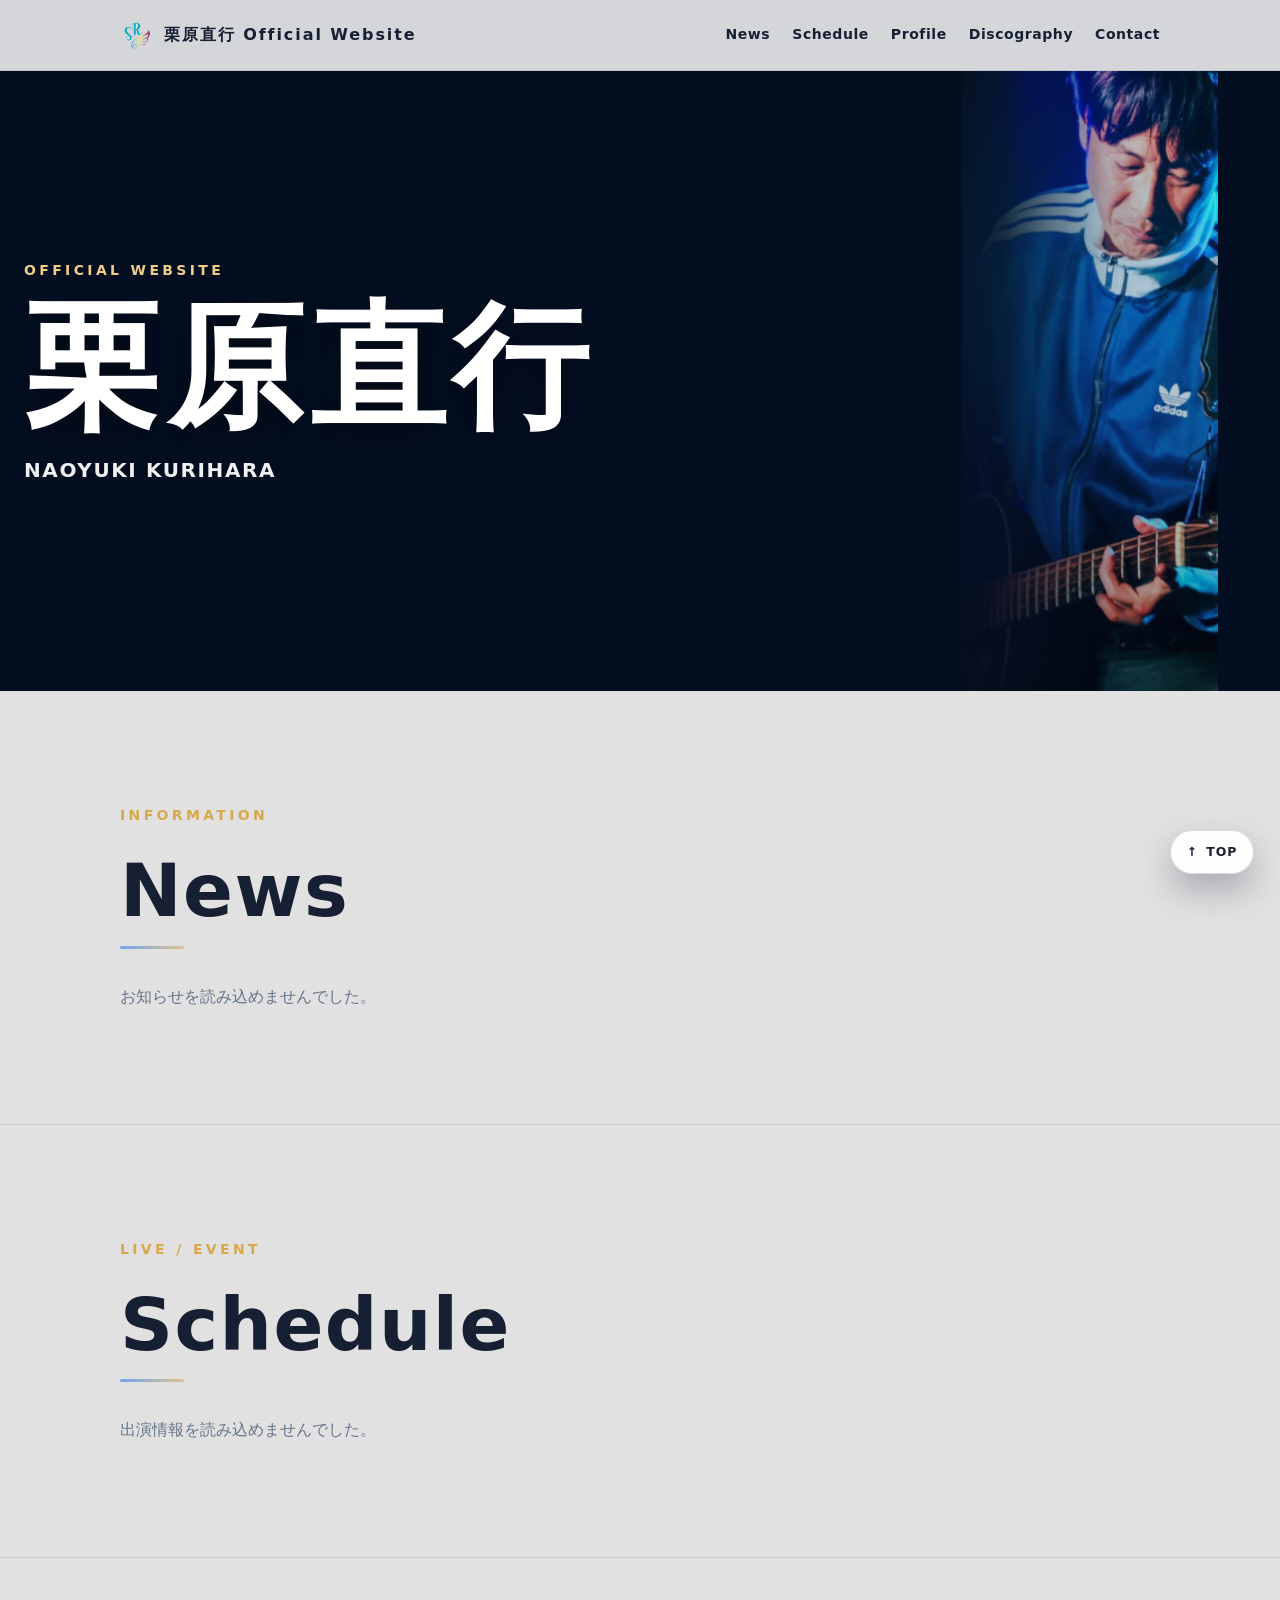
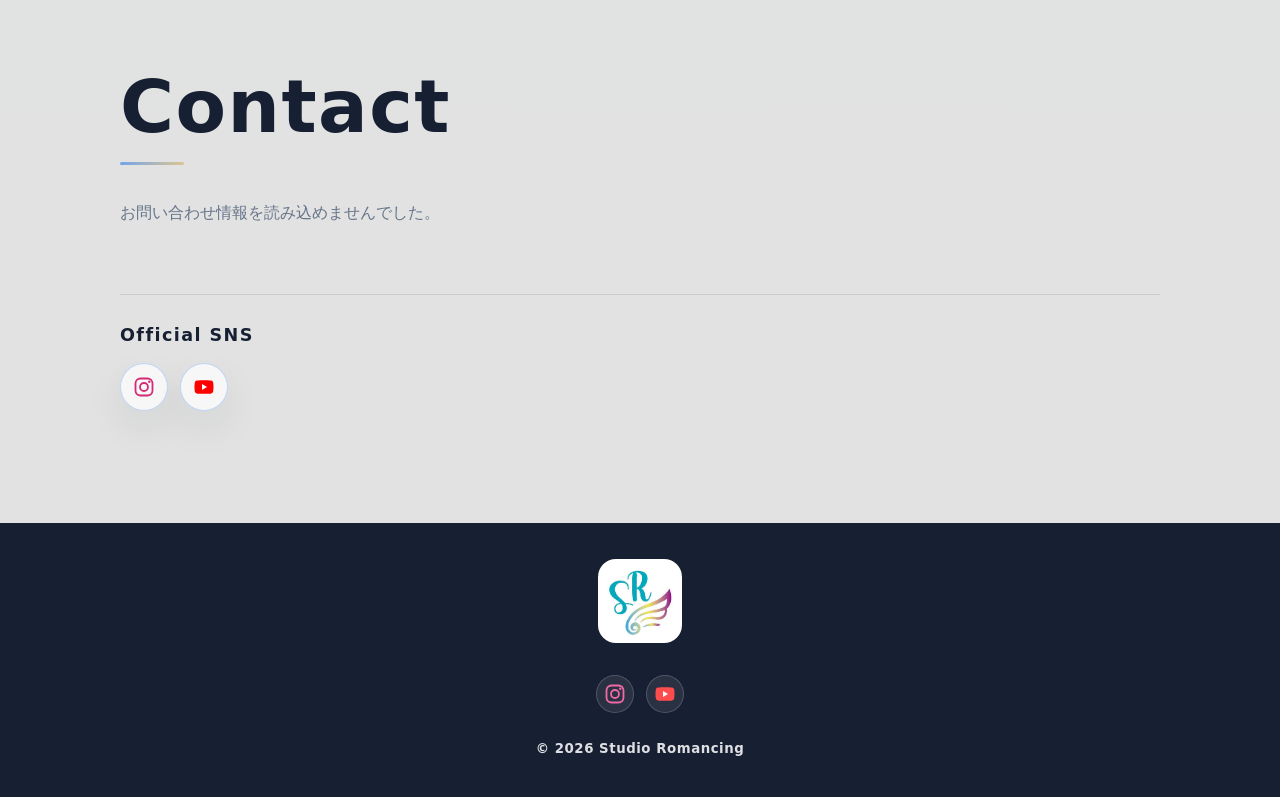
==== index.html @ 4fbc80a4 "Scheduleカードのチケット表示色を調整" ====
<!doctype html>
<html lang="ja">
  <head>
    <meta charset="UTF-8" />
    <meta name="viewport" content="width=device-width, initial-scale=1.0" />

    <title>栗原直行 オフィシャルサイト</title>
    <meta
      name="description"
      content="栗原直行のプロフィール、出演情報、お知らせ、活動実績を掲載するオフィシャルサイトです。"
    />

    <link rel="stylesheet" href="styles.css?v=20260616-56" />
    <script src="script.js?v=20260616-23" defer></script>
  </head>
  <body>
    <header id="top" class="site-header home-site-header">
      <nav class="site-nav" aria-label="メインナビゲーション">
        <div class="container nav-inner">
          <a class="nav-logo" href="#top">
            <img
              class="nav-logo-image"
              src="assets/studio-romancing-logo-transparent.png"
              alt="Studio Romancing"
            />
            <span>栗原直行 Official Website</span>
          </a>
          <div class="nav-links">
            <a href="news.html">News</a>
            <a href="schedule.html">Schedule</a>
            <a href="profile.html">Profile</a>
            <a href="discography.html">Discography</a>
            <a href="#contact">Contact</a>
          </div>
        </div>
      </nav>

      <div class="container header-inner">
        <div class="hero-copy home-hero-copy">
          <div class="hero-text">
            <p id="hero-label" class="eyebrow">Official Website</p>
            <h1 id="artist-name">栗原直行</h1>
            <p class="hero-subtitle">NAOYUKI KURIHARA</p>
          </div>
          <figure class="hero-portrait">
            <img
              src="assets/naoyuki-kurihara-guitar.png"
              alt="栗原直行の演奏写真"
            />
          </figure>
        </div>
      </div>
    </header>

    <main>
      <section id="news" class="section news-section">
        <div class="container section-inner">
          <div class="section-heading">
            <p class="eyebrow">Information</p>
            <h2>News</h2>
          </div>
          <div id="news-list" class="card-list" aria-live="polite">
            <p class="muted">お知らせを読み込んでいます。</p>
          </div>
        </div>
      </section>

      <section id="schedule" class="section schedule-section">
        <div class="container section-inner">
          <div class="section-heading">
            <p class="eyebrow">Live / Event</p>
            <h2>Schedule</h2>
          </div>
          <div id="schedule-list" class="card-list" aria-live="polite">
            <p class="muted">出演情報を読み込んでいます。</p>
          </div>
        </div>
      </section>

      <section id="contact" class="section contact-section">
        <div class="container section-inner">
          <div class="section-heading">
            <h2>Contact</h2>
          </div>
          <div id="contact-content" class="contact-content" aria-live="polite">
            <p class="muted">お問い合わせ情報を読み込んでいます。</p>
          </div>

          <div class="contact-social" aria-label="Official SNS">
            <h3>Official SNS</h3>
            <div class="sns-link-list">
              <a
                class="sns-link"
                href="https://www.instagram.com/studioromancing/"
                target="_blank"
                rel="noopener noreferrer"
               aria-label="Instagram" title="Instagram">
              <span class="sns-icon" aria-hidden="true">
                <svg viewBox="0 0 24 24" role="img" focusable="false">
                  <rect x="3.5" y="3.5" width="17" height="17" rx="5" fill="none" stroke="currentColor" stroke-width="1.8" />
                  <circle cx="12" cy="12" r="4" fill="none" stroke="currentColor" stroke-width="1.8" />
                  <circle cx="17.3" cy="6.7" r="1.2" fill="currentColor" />
                </svg>
              </span>
              <span class="visually-hidden">Instagram</span>
            </a>
              <a
                class="sns-link"
                href="https://www.youtube.com/@%E6%A0%97%E5%8E%9F%E7%9B%B4%E8%A1%8C"
                target="_blank"
                rel="noopener noreferrer"
               aria-label="YouTube" title="YouTube">
              <span class="sns-icon" aria-hidden="true">
                <svg viewBox="0 0 24 24" role="img" focusable="false">
                  <path d="M21.2 7.7c-.2-1.1-.9-1.9-2-2.1C17.5 5.2 12 5.2 12 5.2s-5.5 0-7.2.4c-1.1.2-1.8 1-2 2.1-.3 1.8-.3 4.3-.3 4.3s0 2.5.3 4.3c.2 1.1.9 1.9 2 2.1 1.7.4 7.2.4 7.2.4s5.5 0 7.2-.4c1.1-.2 1.8-1 2-2.1.3-1.8.3-4.3.3-4.3s0-2.5-.3-4.3Z" fill="currentColor" />
                  <path d="M10 9v6l5-3-5-3Z" fill="#fff" />
                </svg>
              </span>
              <span class="visually-hidden">YouTube</span>
            </a>
            </div>
          </div>
        </div>
      </section>
    </main>

    <footer class="site-footer">
      <div class="container">
        <img
          class="footer-logo"
          src="assets/studio-romancing-logo.jpg"
          alt="Studio Romancing"
        />

        <div class="footer-social-links" aria-label="Official SNS">
          <a
            href="https://www.instagram.com/studioromancing/"
            target="_blank"
            rel="noopener noreferrer"
           aria-label="Instagram" title="Instagram">
              <span class="sns-icon" aria-hidden="true">
                <svg viewBox="0 0 24 24" role="img" focusable="false">
                  <rect x="3.5" y="3.5" width="17" height="17" rx="5" fill="none" stroke="currentColor" stroke-width="1.8" />
                  <circle cx="12" cy="12" r="4" fill="none" stroke="currentColor" stroke-width="1.8" />
                  <circle cx="17.3" cy="6.7" r="1.2" fill="currentColor" />
                </svg>
              </span>
              <span class="visually-hidden">Instagram</span>
            </a>
          <a
            href="https://www.youtube.com/@%E6%A0%97%E5%8E%9F%E7%9B%B4%E8%A1%8C"
            target="_blank"
            rel="noopener noreferrer"
           aria-label="YouTube" title="YouTube">
              <span class="sns-icon" aria-hidden="true">
                <svg viewBox="0 0 24 24" role="img" focusable="false">
                  <path d="M21.2 7.7c-.2-1.1-.9-1.9-2-2.1C17.5 5.2 12 5.2 12 5.2s-5.5 0-7.2.4c-1.1.2-1.8 1-2 2.1-.3 1.8-.3 4.3-.3 4.3s0 2.5.3 4.3c.2 1.1.9 1.9 2 2.1 1.7.4 7.2.4 7.2.4s5.5 0 7.2-.4c1.1-.2 1.8-1 2-2.1.3-1.8.3-4.3.3-4.3s0-2.5-.3-4.3Z" fill="currentColor" />
                  <path d="M10 9v6l5-3-5-3Z" fill="#fff" />
                </svg>
              </span>
              <span class="visually-hidden">YouTube</span>
            </a>
        </div>

        <small id="copyright">&copy; 2026 Studio Romancing</small>
      </div>
    </footer>
    <a class="back-to-top" href="#top" aria-label="ページ上部へ戻る">
      <span aria-hidden="true">↑</span>
      <span class="back-to-top-text">Top</span>
    </a>
  </body>
</html>
---- styles.css ----
:root {
  --color-bg: #f4f6fb;
  --color-paper: #ffffff;
  --color-paper-soft: #fbf4e6;
  --color-ink: #172033;
  --color-text: #253247;
  --color-muted: #66758a;
  --color-line: #d9e0ea;
  --color-blue: #2f80ed;
  --color-blue-soft: #e8f3ff;
  --color-gold: #d8a94a;
  --color-gold-soft: #fff3d4;
  --color-footer: #172033;
  --shadow-card: 0 18px 48px rgba(23, 32, 51, 0.08);
  --shadow-soft: 0 16px 38px rgba(23, 32, 51, 0.08);
}

* {
  box-sizing: border-box;
}

html {
  font-family:
    system-ui,
    -apple-system,
    BlinkMacSystemFont,
    "Segoe UI",
    sans-serif;
  color: var(--color-text);
  background: var(--color-bg);
  scroll-behavior: smooth;
}

body {
  margin: 0;
  line-height: 1.8;
  background:
    radial-gradient(
      circle at top left,
      rgba(47, 128, 237, 0.16),
      transparent 34rem
    ),
    radial-gradient(
      circle at 85% 18%,
      rgba(216, 169, 74, 0.18),
      transparent 30rem
    ),
    linear-gradient(180deg, #ffffff 0%, var(--color-bg) 42%, #ffffff 100%);
}

p {
  margin: 0;
}

a {
  color: inherit;
}

.container {
  width: min(100% - 32px, 1040px);
  margin: 0 auto;
}

.site-header {
  position: relative;
  min-height: 620px;
  padding: 0;
  color: var(--color-ink);
  background:
    linear-gradient(
      135deg,
      rgba(255, 255, 255, 0.94),
      rgba(232, 243, 255, 0.78)
    ),
    radial-gradient(
      circle at 18% 22%,
      rgba(47, 128, 237, 0.18),
      transparent 26rem
    ),
    radial-gradient(
      circle at 82% 68%,
      rgba(216, 169, 74, 0.2),
      transparent 30rem
    );
  overflow: hidden;
}

.site-header::after {
  content: "";
  position: absolute;
  right: -120px;
  bottom: -160px;
  width: 420px;
  height: 420px;
  border-radius: 50%;
  background: rgba(47, 128, 237, 0.08);
  pointer-events: none;
}

.site-nav {
  position: sticky;
  top: 0;
  z-index: 20;
  padding: 18px 0;
  background: #d4d6da;
  border-bottom: 1px solid rgba(23, 32, 51, 0.1);
}

.nav-inner {
  display: flex;
  align-items: center;
  justify-content: space-between;
  gap: 24px;
}

.nav-logo {
  display: inline-flex;
  align-items: center;
  gap: 10px;
  color: var(--color-ink);
  font-weight: 800;
  text-decoration: none;
  letter-spacing: 0.12em;
}

.nav-links {
  display: flex;
  align-items: center;
  gap: 22px;
  flex-wrap: wrap;
}

.nav-links a {
  position: relative;
  color: var(--color-ink);
  font-size: 0.875rem;
  font-weight: 700;
  letter-spacing: 0.04em;
  text-decoration: none;
}

.nav-links a::after {
  content: "";
  position: absolute;
  left: 0;
  bottom: -7px;
  width: 0;
  height: 2px;
  background: linear-gradient(90deg, var(--color-blue), var(--color-gold));
  transition: width 0.2s ease;
}

.nav-links a:hover::after,
.nav-links a:focus-visible::after {
  width: 100%;
}

.header-inner {
  position: relative;
  z-index: 1;
  min-height: 540px;
  display: flex;
  align-items: center;
}

.hero-copy {
  max-width: 820px;
  padding: 72px 0 88px;
}

.eyebrow {
  margin: 0 0 18px;
  font-size: 0.875rem;
  font-weight: 800;
  letter-spacing: 0.24em;
  text-transform: uppercase;
  color: var(--color-gold);
}

h1 {
  margin: 0;
  color: var(--color-ink);
  font-size: clamp(4rem, 11vw, 8.5rem);
  font-weight: 900;
  line-height: 0.98;
  letter-spacing: 0.05em;
}

.hero-subtitle {
  margin-top: 18px;
  color: var(--color-ink);
  font-size: clamp(0.9rem, 2vw, 1.25rem);
  font-weight: 800;
  letter-spacing: 0.08em;
}

.lead {
  margin: 28px 0 0;
  max-width: 640px;
  color: var(--color-text);
  font-size: clamp(1rem, 2vw, 1.2rem);
}

.section {
  padding: clamp(72px, 9vw, 112px) 0;
}

.section + .section {
  border-top: 1px solid rgba(23, 32, 51, 0.1);
}

.section-inner {
  display: grid;
  gap: 34px;
}

.section-heading {
  display: grid;
  gap: 8px;
}

.section-heading::after {
  content: "";
  display: block;
  width: 64px;
  height: 3px;
  margin-top: 10px;
  border-radius: 999px;
  background: linear-gradient(
    90deg,
    rgba(47, 128, 237, 0.62),
    rgba(216, 169, 74, 0.52)
  );
}

.section-kicker {
  color: #2f6fd6;
  font-size: 0.875rem;
  font-weight: 800;
  letter-spacing: 0.1em;
}

h2 {
  margin: 0;
  color: var(--color-ink);
  font-size: clamp(2.4rem, 6vw, 4.6rem);
  font-weight: 900;
  line-height: 1;
  letter-spacing: 0.02em;
}

h3 {
  margin: 4px 0 8px;
  color: var(--color-ink);
  font-size: 1.25rem;
  line-height: 1.4;
}

.news-section,
.schedule-section {
  background: #e0e0e0eb;
}

.profile-section {
  background: #e0e0e0eb;
}

.contact-section {
  background: #f8fafc;
}

.home-site-header + main .profile-section,
.home-site-header + main .contact-section {
  background: #e0e0e0eb;
}

.card-list {
  display: grid;
  gap: 18px;
}

.card {
  padding: clamp(22px, 4vw, 32px);
  border: 1px solid rgba(23, 32, 51, 0.12);
  border-radius: 22px;
  background: #ffffff;
  box-shadow: var(--shadow-soft);
}

.card-meta {
  display: flex;
  align-items: center;
  gap: 12px;
  margin-bottom: 8px;
  flex-wrap: wrap;
}

.date {
  color: var(--color-muted);
  font-size: 1.2rem;
  font-weight: 700;
  letter-spacing: 0.04em;
}

.tag {
  display: inline-flex;
  align-items: center;
  min-height: 26px;
  padding: 3px 12px;
  border: 1px solid rgba(47, 128, 237, 0.2);
  border-radius: 999px;
  font-size: 0.8125rem;
  line-height: 1.4;
  color: var(--color-blue);
  background: var(--color-blue-soft);
}

.card-link {
  margin-top: 16px;
}

.card-link a {
  color: var(--color-blue);
  font-weight: 800;
  text-decoration: underline;
  text-decoration-thickness: 2px;
  text-underline-offset: 5px;
}

.muted {
  color: var(--color-muted);
}

.schedule-detail {
  color: var(--color-muted);
  font-size: 0.9375rem;
}

.profile-content,
.contact-content {
  display: grid;
  gap: 20px;
}

.profile-block,
.contact-block {
  max-width: 780px;
}

.profile-block p,
.contact-block p {
  color: var(--color-text);
}

.section-action {
  margin-top: 4px;
}

.button-link {
  display: inline-flex;
  align-items: center;
  justify-content: center;
  min-height: 48px;
  padding: 10px 20px;
  border: 1px solid rgba(47, 128, 237, 0.28);
  border-radius: 999px;
  color: var(--color-blue);
  background: #ffffff;
  box-shadow: var(--shadow-soft);
  font-weight: 800;
  text-decoration: none;
}

.button-link:hover,
.button-link:focus-visible {
  border-color: var(--color-blue);
  background: var(--color-blue-soft);
}

.site-footer {
  padding: 36px 0;
  background: var(--color-footer);
  color: #ffffff;
}

.site-footer small {
  color: rgba(255, 255, 255, 0.86);
  font-weight: 700;
  letter-spacing: 0.04em;
}

@media (max-width: 760px) {
  .site-header {
    min-height: 560px;
  }

  .nav-inner {
    align-items: flex-start;
    flex-direction: column;
  }

  .nav-links {
    gap: 12px 16px;
  }

  .header-inner {
    min-height: 460px;
  }

  .hero-copy {
    padding: 56px 0 72px;
  }

  .section {
    padding: 64px 0;
  }

  .card {
    border-radius: 18px;
  }
}

@media (max-width: 420px) {
  .container {
    width: min(100% - 24px, 1040px);
  }

  .nav-links a {
    font-size: 0.8125rem;
  }

  h1 {
    font-size: clamp(3.2rem, 18vw, 5rem);
  }
}

.page-header {
  min-height: 480px;
  color: #ffffff;
  background: #030e20;
}

.page-header::after {
  display: none;
}

.page-header-inner {
  min-height: 400px;
}

.page-header h1 {
  color: #ffffff;
  font-size: clamp(4rem, 10vw, 7.5rem);
}

.page-header .hero-subtitle {
  color: rgba(255, 255, 255, 0.94);
}

.page-header .lead {
  color: rgba(255, 255, 255, 0.86);
}

@media (max-width: 760px) {
  .page-header {
    min-height: 420px;
  }

  .page-header-inner {
    min-height: 340px;
  }
}

.site-footer .container {
  display: grid;
  justify-items: center;
  gap: 14px;
  text-align: center;
}

.footer-logo {
  width: 84px;
  height: auto;
  display: block;
  border-radius: 18px;
}

@media (max-width: 760px) {
  .footer-logo {
    width: 72px;
  }
}

.nav-logo-image {
  width: 34px;
  height: 34px;
  display: block;
  border-radius: 8px;
  object-fit: cover;
}

@media (max-width: 760px) {
  .nav-logo-image {
    width: 30px;
    height: 30px;
  }
}

/* Home hero artist photo */
.home-site-header {
  background: #030e20;
}

.home-site-header::after {
  display: none;
}

.home-site-header .header-inner {
  width: min(100% - 48px, 1280px);
}

.home-hero-copy {
  position: relative;
  width: 100%;
  max-width: none;
  min-height: 620px;
  padding: 72px 0 88px;
  display: grid;
  grid-template-columns: minmax(420px, 0.78fr) minmax(460px, 1fr);
  align-items: center;
  gap: clamp(36px, 5vw, 80px);
}

.hero-text {
  position: relative;
  z-index: 4;
  max-width: 720px;
}

.home-hero-copy .eyebrow {
  color: rgba(255, 218, 138, 0.94);
}

.home-hero-copy #artist-name {
  color: #ffffff;
  white-space: nowrap;
  text-shadow: 0 12px 36px rgba(0, 0, 0, 0.38);
}

.home-hero-copy .hero-subtitle {
  color: rgba(255, 255, 255, 0.94);
}

.hero-portrait {
  position: absolute;
  z-index: 1;
  top: 0;
  right: min(3vw, 48px);
  bottom: 0;
  width: min(20vw, 400px);
  margin: 0;
  overflow: hidden;
  background: linear-gradient(
    90deg,
    #050b18 0%,
    #06183a 40%,
    #071f55 68%,
    #020713 100%
  );
}

.hero-portrait::before {
  content: "";
  position: absolute;
  inset: 0;
  z-index: 2;
  background:
    linear-gradient(
      90deg,
      #050b18 0%,
      rgba(5, 11, 24, 0.92) 16%,
      rgba(5, 11, 24, 0.58) 34%,
      rgba(5, 11, 24, 0.16) 58%,
      rgba(5, 11, 24, 0.06) 100%
    ),
    linear-gradient(
      180deg,
      rgba(5, 11, 24, 0.02) 0%,
      rgba(5, 11, 24, 0.08) 58%,
      rgba(5, 11, 24, 0.28) 100%
    );
  pointer-events: none;
}

.hero-portrait::after {
  content: "";
  position: absolute;
  inset: 0;
  z-index: 3;
  background:
    radial-gradient(
      circle at 62% 24%,
      rgba(0, 198, 255, 0.12),
      transparent 18rem
    ),
    radial-gradient(
      circle at 48% 58%,
      rgba(0, 70, 190, 0.12),
      transparent 24rem
    );
  pointer-events: none;
}

.hero-portrait img {
  display: block;
  width: 100%;
  height: 100%;
  object-fit: cover;
  object-position: center 34%;
  border: 0;
  border-radius: 0;
  box-shadow: none;
  transform: none;
}

@media (max-width: 1100px) {
  .home-hero-copy {
    grid-template-columns: minmax(0, 1fr) minmax(360px, 0.86fr);
  }

  .home-hero-copy #artist-name {
    white-space: normal;
  }

  .hero-portrait {
    right: 24px;
    width: min(24vw, 360px);
  }

  .hero-portrait img {
    object-position: center 34%;
  }
}

@media (max-width: 900px) {
  .home-site-header {
    background: #030e20;
  }

  .home-site-header .header-inner {
    width: min(100% - 32px, 1040px);
  }

  .home-hero-copy {
    min-height: auto;
    grid-template-columns: 1fr;
    padding: 56px 0 72px;
  }

  .hero-portrait {
    position: relative;
    right: auto;
    width: 100%;
    height: auto;
    margin-top: 28px;
  }

  .hero-portrait::before {
    background: linear-gradient(
      180deg,
      rgba(5, 11, 24, 0.04) 0%,
      rgba(5, 11, 24, 0.18) 100%
    );
  }

  .hero-portrait img {
    aspect-ratio: 4 / 5;
    height: auto;
    object-fit: cover;
    object-position: center top;
  }
}

@media (max-width: 420px) {
  .hero-portrait img {
    aspect-ratio: 3 / 4;
  }
}

/* Discography */
.discography-section {
  background: #e0e0e0eb;
}

.discography-filter {
  display: flex;
  align-items: center;
  gap: 12px 18px;
  flex-wrap: wrap;
  margin-bottom: 34px;
}

.discography-filter-link {
  color: var(--color-ink);
  font-size: 0.875rem;
  font-weight: 800;
  letter-spacing: 0.08em;
  text-decoration: none;
  text-transform: uppercase;
  opacity: 0.62;
}

.discography-filter-link:hover,
.discography-filter-link:focus-visible,
.discography-filter-link.is-active {
  opacity: 1;
  text-decoration: underline;
  text-decoration-thickness: 2px;
  text-underline-offset: 7px;
}

.discography-grid {
  display: grid;
  grid-template-columns: repeat(auto-fill, 180px);
  justify-content: center;
  gap: 28px 30px;
}

.discography-card {
  display: grid;
  width: 180px;
  gap: 12px;
  color: inherit;
  text-decoration: none;
}

.discography-card:hover h3,
.discography-card:focus-visible h3 {
  text-decoration: underline;
  text-decoration-thickness: 2px;
  text-underline-offset: 5px;
}

.discography-cover,
.discography-detail-cover {
  position: relative;
  display: grid;
  place-items: center;
  aspect-ratio: 1 / 1;
  overflow: hidden;
  background: #ffffff;
  border: 1px solid rgba(23, 32, 51, 0.1);
  box-shadow: var(--shadow-soft);
}

.discography-cover img,
.discography-detail-cover img {
  display: block;
  width: 100%;
  height: 100%;
  object-fit: cover;
}

.discography-no-image {
  display: grid;
  place-items: center;
  width: 100%;
  height: 100%;
  color: var(--color-muted);
  font-size: 0.875rem;
  font-weight: 800;
  letter-spacing: 0.12em;
  text-transform: uppercase;
  background: linear-gradient(
    135deg,
    rgba(255, 255, 255, 0.94),
    rgba(232, 236, 242, 0.78)
  );
}

.discography-card-body {
  display: grid;
  gap: 4px;
  text-align: center;
}

.discography-card-body h3 {
  margin: 0;
  font-size: 1rem;
}

.discography-card-meta,
.discography-card-date,
.discography-card-subtitle,
.discography-detail-subtitle {
  margin: 0;
  color: var(--color-muted);
  font-size: 0.875rem;
  font-weight: 700;
  letter-spacing: 0.04em;
}

.discography-detail {
  display: grid;
  grid-template-columns: minmax(160px, 220px) minmax(0, 1fr);
  gap: clamp(28px, 5vw, 56px);
  align-items: start;
}

.discography-detail-cover {
  width: 100%;
  max-width: 220px;
}

.discography-detail-body {
  display: grid;
  gap: 18px;
}

.discography-detail-body h2 {
  font-size: clamp(2rem, 5vw, 3.8rem);
}

.discography-back-link {
  margin: 0 0 28px;
}

.discography-services {
  display: grid;
  gap: 14px;
  margin-top: 12px;
}

.discography-service-list {
  display: grid;
  gap: 10px;
  max-width: 680px;
}

.discography-service-link {
  display: flex;
  align-items: center;
  justify-content: space-between;
  gap: 18px;
  min-height: 58px;
  padding: 12px 16px;
  border: 1px solid rgba(23, 32, 51, 0.12);
  border-radius: 14px;
  background: #ffffff;
  color: var(--color-ink);
  text-decoration: none;
  box-shadow: var(--shadow-soft);
}

.discography-service-link strong {
  display: inline-flex;
  align-items: center;
  justify-content: center;
  min-width: 72px;
  min-height: 34px;
  padding: 6px 12px;
  border-radius: 999px;
  color: var(--color-blue);
  background: var(--color-blue-soft);
  font-size: 0.8125rem;
}

.discography-service-link:hover,
.discography-service-link:focus-visible {
  border-color: rgba(47, 128, 237, 0.42);
}

@media (max-width: 760px) {
  .discography-grid {
    grid-template-columns: repeat(auto-fill, 150px);
    gap: 24px 18px;
  }

  .discography-card {
    width: 150px;
  }

  .discography-detail {
    grid-template-columns: 1fr;
  }

  .discography-service-link {
    align-items: flex-start;
    flex-direction: column;
  }
}

/* Profile page */
.profile-page-layout {
  display: grid;
  grid-template-columns: minmax(440px, 680px) minmax(280px, 460px);
  gap: clamp(32px, 5vw, 64px);
  align-items: center;
}

.profile-photo {
  justify-self: end;
  margin: 0;
  width: min(100%, 460px);
}

.profile-photo img {
  display: block;
  width: 100%;
  height: auto;
  object-fit: contain;
  border-radius: 18px;
  background: #ffffff;
}

.profile-page-copy {
  display: grid;
  max-width: 520px;
  gap: 24px;
  align-content: center;
}

.profile-page-copy .profile-content {
  display: grid;
  gap: 18px;
}

@media (max-width: 760px) {
  .profile-page-layout {
    grid-template-columns: 1fr;
  }

  .profile-photo {
    justify-self: start;
    width: min(100%, 420px);
  }
}

.profile-static-content {
  display: grid;
  gap: 18px;
}

.profile-name {
  margin: 0 0 8px;
  color: var(--color-ink);
  font-size: clamp(2.4rem, 5vw, 4.2rem);
  line-height: 1.05;
  letter-spacing: 0.08em;
}

.profile-text {
  margin: 0;
  color: var(--color-ink);
  font-size: 1rem;
  line-height: 2;
  letter-spacing: 0.02em;
}

/* SNS links */
.contact-social {
  margin-top: 32px;
  padding-top: 28px;
  border-top: 1px solid rgba(23, 32, 51, 0.12);
}

.contact-social h3 {
  margin: 0 0 16px;
  color: var(--color-ink);
  font-size: 1.1rem;
  letter-spacing: 0.08em;
}

.sns-link-list {
  display: flex;
  flex-wrap: wrap;
  gap: 12px;
}

.sns-link {
  display: inline-flex;
  align-items: center;
  justify-content: center;
  min-height: 44px;
  padding: 0 18px;
  border: 1px solid rgba(47, 128, 237, 0.28);
  border-radius: 999px;
  background: rgba(255, 255, 255, 0.72);
  color: var(--color-blue);
  font-size: 0.9rem;
  font-weight: 800;
  text-decoration: none;
  box-shadow: var(--shadow-soft);
}

.sns-link:hover,
.sns-link:focus-visible {
  border-color: rgba(47, 128, 237, 0.52);
  background: #ffffff;
}

.footer-social-links {
  display: flex;
  justify-content: center;
  gap: 16px;
  margin: 18px 0 10px;
}

.footer-social-links a {
  color: rgba(255, 255, 255, 0.84);
  font-size: 0.86rem;
  font-weight: 700;
  text-decoration: none;
}

.footer-social-links a:hover,
.footer-social-links a:focus-visible {
  color: #ffffff;
  text-decoration: underline;
  text-underline-offset: 5px;
}

/* SNS icon buttons */
.visually-hidden {
  position: absolute;
  width: 1px;
  height: 1px;
  padding: 0;
  overflow: hidden;
  clip: rect(0, 0, 0, 0);
  white-space: nowrap;
  border: 0;
}

.sns-link {
  width: 48px;
  min-width: 48px;
  height: 48px;
  min-height: 48px;
  padding: 0;
}

.sns-icon {
  display: inline-flex;
  align-items: center;
  justify-content: center;
  width: 24px;
  height: 24px;
}

.sns-icon svg {
  display: block;
  width: 24px;
  height: 24px;
}

.sns-link[aria-label="Instagram"] {
  color: #d62976;
}

.sns-link[aria-label="YouTube"] {
  color: #ff0000;
}

.footer-social-links {
  gap: 12px;
}

.footer-social-links a {
  display: inline-flex;
  align-items: center;
  justify-content: center;
  width: 38px;
  height: 38px;
  border: 1px solid rgba(255, 255, 255, 0.18);
  border-radius: 999px;
  background: rgba(255, 255, 255, 0.08);
}

.footer-social-links a[aria-label="Instagram"] {
  color: #f06aa6;
}

.footer-social-links a[aria-label="YouTube"] {
  color: #ff4d4d;
}

.footer-social-links a:hover,
.footer-social-links a:focus-visible {
  background: rgba(255, 255, 255, 0.16);
  text-decoration: none;
}

/* Back to top */
.back-to-top {
  position: fixed;
  right: clamp(16px, 2vw, 28px);
  bottom: clamp(16px, 2vw, 28px);
  z-index: 40;
  display: inline-flex;
  align-items: center;
  justify-content: center;
  gap: 8px;
  min-height: 44px;
  padding: 0 16px;
  border: 1px solid rgba(23, 32, 51, 0.16);
  border-radius: 999px;
  background: rgba(255, 255, 255, 0.94);
  color: var(--color-ink);
  font-size: 0.78rem;
  font-weight: 800;
  letter-spacing: 0.08em;
  text-decoration: none;
  text-transform: uppercase;
  box-shadow: 0 16px 34px rgba(7, 15, 31, 0.26);
}

.back-to-top:hover,
.back-to-top:focus-visible {
  background: #ffffff;
  border-color: rgba(47, 128, 237, 0.42);
  color: var(--color-blue);
  transform: translateY(-1px);
}

@media (max-width: 760px) {
  .back-to-top {
    right: 14px;
    bottom: 14px;
    min-height: 42px;
    padding: 0 13px;
  }

  .back-to-top-text {
    display: none;
  }
}

/* Discography primary streaming link */
.discography-service-link-primary {
  border-color: rgba(47, 128, 237, 0.42);
  background: var(--color-blue-soft);
}

.discography-service-link-primary span {
  font-weight: 800;
}

.discography-service-link-primary strong {
  color: #ffffff;
  background: var(--color-blue);
}

/* Discography detail polish */
.discography-back-link {
  max-width: 980px;
  margin: 0 auto 22px;
}

.discography-back-link a {
  color: var(--color-blue);
  font-size: 0.9rem;
  font-weight: 800;
  text-decoration-thickness: 2px;
  text-underline-offset: 6px;
}

.discography-detail {
  max-width: 980px;
  margin: 0 auto;
  padding: clamp(28px, 4vw, 48px);
  border: 1px solid rgba(23, 32, 51, 0.08);
  border-radius: 28px;
  background: rgba(255, 255, 255, 0.82);
  box-shadow: 0 24px 60px rgba(7, 15, 31, 0.1);
}

.discography-detail-cover {
  align-self: start;
}

.discography-detail-cover .discography-cover,
.discography-detail-cover img,
.discography-detail-cover .discography-no-image {
  width: min(100%, 280px);
}

.discography-detail-cover .discography-cover {
  margin: 0 auto;
  border-radius: 18px;
  box-shadow: 0 18px 40px rgba(7, 15, 31, 0.1);
}

.discography-detail-body {
  display: grid;
  align-content: start;
  gap: 16px;
}

.discography-detail-body .card-meta {
  align-items: center;
  gap: 10px;
  margin-bottom: 2px;
}

.discography-detail-body h2 {
  margin: 0;
  font-size: clamp(2.8rem, 6vw, 5.4rem);
  line-height: 0.98;
  letter-spacing: 0.05em;
}

.discography-detail-subtitle {
  margin: 0;
  color: var(--color-slate);
  font-size: 0.98rem;
  font-weight: 800;
  letter-spacing: 0.06em;
}

.discography-detail-body > p:not(.discography-detail-subtitle):not(.date) {
  max-width: 620px;
  margin: 4px 0 0;
  line-height: 1.9;
}

.discography-services {
  margin-top: 18px;
  padding-top: 22px;
  border-top: 1px solid rgba(23, 32, 51, 0.1);
}

.discography-services h3 {
  margin: 0 0 14px;
  font-size: 0.95rem;
  letter-spacing: 0.1em;
  text-transform: uppercase;
}

.discography-service-list {
  gap: 12px;
}

.discography-service-link {
  min-height: 56px;
  border-color: rgba(23, 32, 51, 0.1);
  border-radius: 18px;
  box-shadow: none;
}

.discography-service-link-primary {
  min-height: 64px;
  border: 0;
  background: linear-gradient(135deg, var(--color-blue), #6aa8ff);
  color: #ffffff;
  box-shadow: 0 18px 34px rgba(47, 128, 237, 0.25);
}

.discography-service-link-primary span {
  color: #ffffff;
  font-size: 1rem;
  font-weight: 900;
}

.discography-service-link-primary strong {
  color: var(--color-blue);
  background: #ffffff;
}

.discography-service-link-primary:hover,
.discography-service-link-primary:focus-visible {
  transform: translateY(-1px);
  box-shadow: 0 22px 42px rgba(47, 128, 237, 0.32);
}

@media (max-width: 760px) {
  .discography-detail {
    padding: 24px;
    border-radius: 22px;
  }

  .discography-detail-cover .discography-cover,
  .discography-detail-cover img,
  .discography-detail-cover .discography-no-image {
    width: min(100%, 240px);
  }

  .discography-detail-body h2 {
    font-size: clamp(2.4rem, 14vw, 3.8rem);
  }

  .discography-service-link-primary {
    align-items: stretch;
  }
}

/* Discography track list */
.discography-tracklist {
  margin-top: 18px;
  padding: 18px 0 4px;
  border-top: 1px solid rgba(23, 32, 51, 0.1);
}

.discography-tracklist h3 {
  margin: 0 0 14px;
  color: var(--color-ink);
  font-size: 0.95rem;
  letter-spacing: 0.1em;
  text-transform: uppercase;
}

.discography-tracklist ol {
  display: grid;
  gap: 10px;
  margin: 0;
  padding-left: 1.35rem;
}

.discography-tracklist li {
  padding-left: 6px;
  color: var(--color-slate);
  line-height: 1.7;
}

.discography-tracklist li::marker {
  color: var(--color-blue);
  font-weight: 800;
}

.discography-track-title {
  color: var(--color-ink);
  font-weight: 800;
}

.discography-track-time {
  display: inline-block;
  margin-left: 10px;
  color: var(--color-slate);
  font-size: 0.9rem;
}

/* Discography primary streaming link compact */
.discography-service-link-primary {
  justify-self: start;
  width: min(100%, 360px);
  min-height: 54px;
  padding: 0 14px;
}

/* Discography primary streaming link single button */
.discography-service-link-primary {
  justify-self: start;
  width: fit-content;
  min-width: 220px;
  min-height: 52px;
  padding: 0 24px;
  justify-content: center;
}

.discography-service-link-primary span {
  color: #ffffff;
  font-size: 0.95rem;
  font-weight: 900;
}

.discography-service-link-primary strong {
  display: none;
}

/* Home page list scroll */
.home-site-header + main .news-section .card-list,
.home-site-header + main .schedule-section .card-list {
  max-height: 460px;
  overflow-y: auto;
  padding-right: 10px;
  scrollbar-gutter: stable;
}

.home-site-header + main .news-section .card-list {
  max-height: 360px;
}

.home-site-header + main .schedule-section .card-list {
  max-height: 520px;
}

.home-site-header + main .news-section .card-list::-webkit-scrollbar,
.home-site-header + main .schedule-section .card-list::-webkit-scrollbar {
  width: 8px;
}

.home-site-header + main .news-section .card-list::-webkit-scrollbar-track,
.home-site-header + main .schedule-section .card-list::-webkit-scrollbar-track {
  background: rgba(23, 32, 51, 0.06);
  border-radius: 999px;
}

.home-site-header + main .news-section .card-list::-webkit-scrollbar-thumb,
.home-site-header + main .schedule-section .card-list::-webkit-scrollbar-thumb {
  background: rgba(23, 32, 51, 0.22);
  border-radius: 999px;
}

.home-site-header
  + main
  .news-section
  .card-list::-webkit-scrollbar-thumb:hover,
.home-site-header
  + main
  .schedule-section
  .card-list::-webkit-scrollbar-thumb:hover {
  background: rgba(23, 32, 51, 0.34);
}

@media (max-width: 760px) {
  .home-site-header + main .news-section .card-list {
    max-height: 340px;
  }

  .home-site-header + main .schedule-section .card-list {
    max-height: 460px;
  }
}

/* Lower page hero mobile final */
@media (max-width: 760px) {
  .site-header.page-header {
    min-height: auto !important;
  }

  .site-header.page-header .header-inner.page-header-inner {
    min-height: 260px !important;
    padding-top: 28px;
    padding-bottom: 28px;
  }

  .site-header.page-header .hero-copy {
    max-width: 100%;
  }

  .site-header.page-header .eyebrow {
    margin-bottom: 18px;
    font-size: 0.8rem;
    letter-spacing: 0.36em;
  }

  .site-header.page-header h1 {
    max-width: 100%;
    font-size: clamp(2.75rem, 13.6vw, 3.75rem);
    line-height: 1.02;
    letter-spacing: 0.02em;
    overflow-wrap: normal;
    word-break: normal;
  }

  .site-header.page-header .hero-subtitle {
    margin-top: 16px;
    font-size: 0.95rem;
  }

  .site-header.page-header .lead {
    margin-top: 16px;
    font-size: 0.95rem;
    line-height: 1.75;
  }
}

@media (max-width: 420px) {
  .site-header.page-header .header-inner.page-header-inner {
    min-height: 235px !important;
    padding-top: 24px;
    padding-bottom: 24px;
  }

  .site-header.page-header h1 {
    font-size: clamp(2.65rem, 13vw, 3.55rem);
  }
}

/* New badge */
.new-badge {
  display: inline-flex;
  align-items: center;
  justify-content: center;
  min-height: 22px;
  padding: 0 9px;
  border-radius: 999px;
  background: #f3b744;
  color: #07101f;
  font-size: 0.72rem;
  font-weight: 900;
  letter-spacing: 0.08em;
  line-height: 1;
}

/* News / Schedule detail pages */
.card-actions {
  display: flex;
  flex-wrap: wrap;
  gap: 10px 18px;
  margin-top: 12px;
}

.detail-back-link {
  max-width: 980px;
  margin: 0 auto 22px;
}

.detail-card {
  display: grid;
  grid-template-columns: minmax(220px, 360px) minmax(0, 1fr);
  gap: clamp(28px, 5vw, 56px);
  max-width: 980px;
  margin: 0 auto;
  padding: clamp(28px, 4vw, 48px);
  border: 1px solid rgba(23, 32, 51, 0.08);
  border-radius: 28px;
  background: rgba(255, 255, 255, 0.86);
  box-shadow: 0 24px 60px rgba(7, 15, 31, 0.1);
}

.detail-card > .detail-card-body:first-child {
  grid-column: 1 / -1;
}

.detail-image {
  align-self: start;
  margin: 0;
}

.detail-image img {
  display: block;
  width: 100%;
  border-radius: 18px;
  box-shadow: 0 18px 40px rgba(7, 15, 31, 0.1);
}

.detail-card-body {
  display: grid;
  align-content: start;
  gap: 16px;
}

.detail-card-body h2 {
  margin: 0;
  color: var(--color-ink);
  font-size: clamp(1.9rem, 3vw, 3rem);
  line-height: 1.18;
  letter-spacing: 0.02em;
}

.detail-lead {
  color: var(--color-ink);
  font-size: 1.02rem;
  font-weight: 700;
  line-height: 1.9;
}

.detail-text {
  display: grid;
  gap: 14px;
  margin-top: 4px;
}

.detail-text p {
  margin: 0;
  line-height: 2;
}

.detail-info-list {
  display: grid;
  gap: 10px;
  margin: 8px 0 4px;
}

.detail-info-row {
  display: grid;
  grid-template-columns: 72px minmax(0, 1fr);
  gap: 14px;
  padding-bottom: 10px;
  border-bottom: 1px solid rgba(23, 32, 51, 0.08);
}

.detail-info-row dt {
  color: var(--color-slate);
  font-size: 0.86rem;
  font-weight: 800;
}

.detail-info-row dd {
  margin: 0;
  color: var(--color-ink);
  font-weight: 700;
}

.detail-main-link {
  margin-top: 10px;
}

@media (max-width: 760px) {
  .detail-card {
    grid-template-columns: 1fr;
    padding: 24px;
    border-radius: 22px;
  }

  .detail-card-body h2 {
    font-size: clamp(1.75rem, 8vw, 2.4rem);
    line-height: 1.2;
  }

  .detail-info-row {
    grid-template-columns: 1fr;
    gap: 4px;
  }
}

/* Clickable cards */
.card-clickable {
  display: block;
  color: inherit;
  text-decoration: none;
  cursor: pointer;
  transition:
    background-color 0.2s ease,
    border-color 0.2s ease,
    box-shadow 0.2s ease,
    transform 0.2s ease;
}

.card-clickable:hover,
.card-clickable:focus-visible {
  background: #f8fbff;
  border-color: rgba(47, 128, 237, 0.35);
  box-shadow: 0 26px 64px rgba(7, 15, 31, 0.14);
  transform: translateY(-2px);
}

.card-clickable:hover h3,
.card-clickable:focus-visible h3 {
  color: var(--color-blue);
}

.card-clickable:focus-visible {
  outline: 3px solid rgba(47, 128, 237, 0.34);
  outline-offset: 4px;
}

/* Clickable card hover override */
.card.card-clickable:hover,
.card.card-clickable:focus-visible {
  background: #e6e8eb;
  border-color: rgba(23, 32, 51, 0.22);
  box-shadow: 0 28px 68px rgba(7, 15, 31, 0.16);
  transform: translateY(-2px);
}

.card.card-clickable:hover h3,
.card.card-clickable:focus-visible h3 {
  color: var(--color-ink);
}

.ticket-link {
  margin-top: 18px;
}

.ticket-link a {
  display: inline-flex;
  align-items: center;
  justify-content: center;
  min-height: 48px;
  padding: 0 24px;
  border: 1px solid rgba(47, 128, 237, 0.34);
  border-radius: 999px;
  background: linear-gradient(135deg, #2f80ed, #5a9cf8);
  color: #ffffff;
  font-size: 0.95rem;
  font-weight: 900;
  letter-spacing: 0.04em;
  text-decoration: none;
  box-shadow: 0 18px 34px rgba(47, 128, 237, 0.28);
}

.ticket-link a::after {
  content: "↗";
  margin-left: 10px;
  font-size: 0.9em;
}

.ticket-link a:hover,
.ticket-link a:focus-visible {
  background: linear-gradient(135deg, #1f6ed6, #4c8feb);
  box-shadow: 0 22px 42px rgba(47, 128, 237, 0.34);
  transform: translateY(-1px);
}
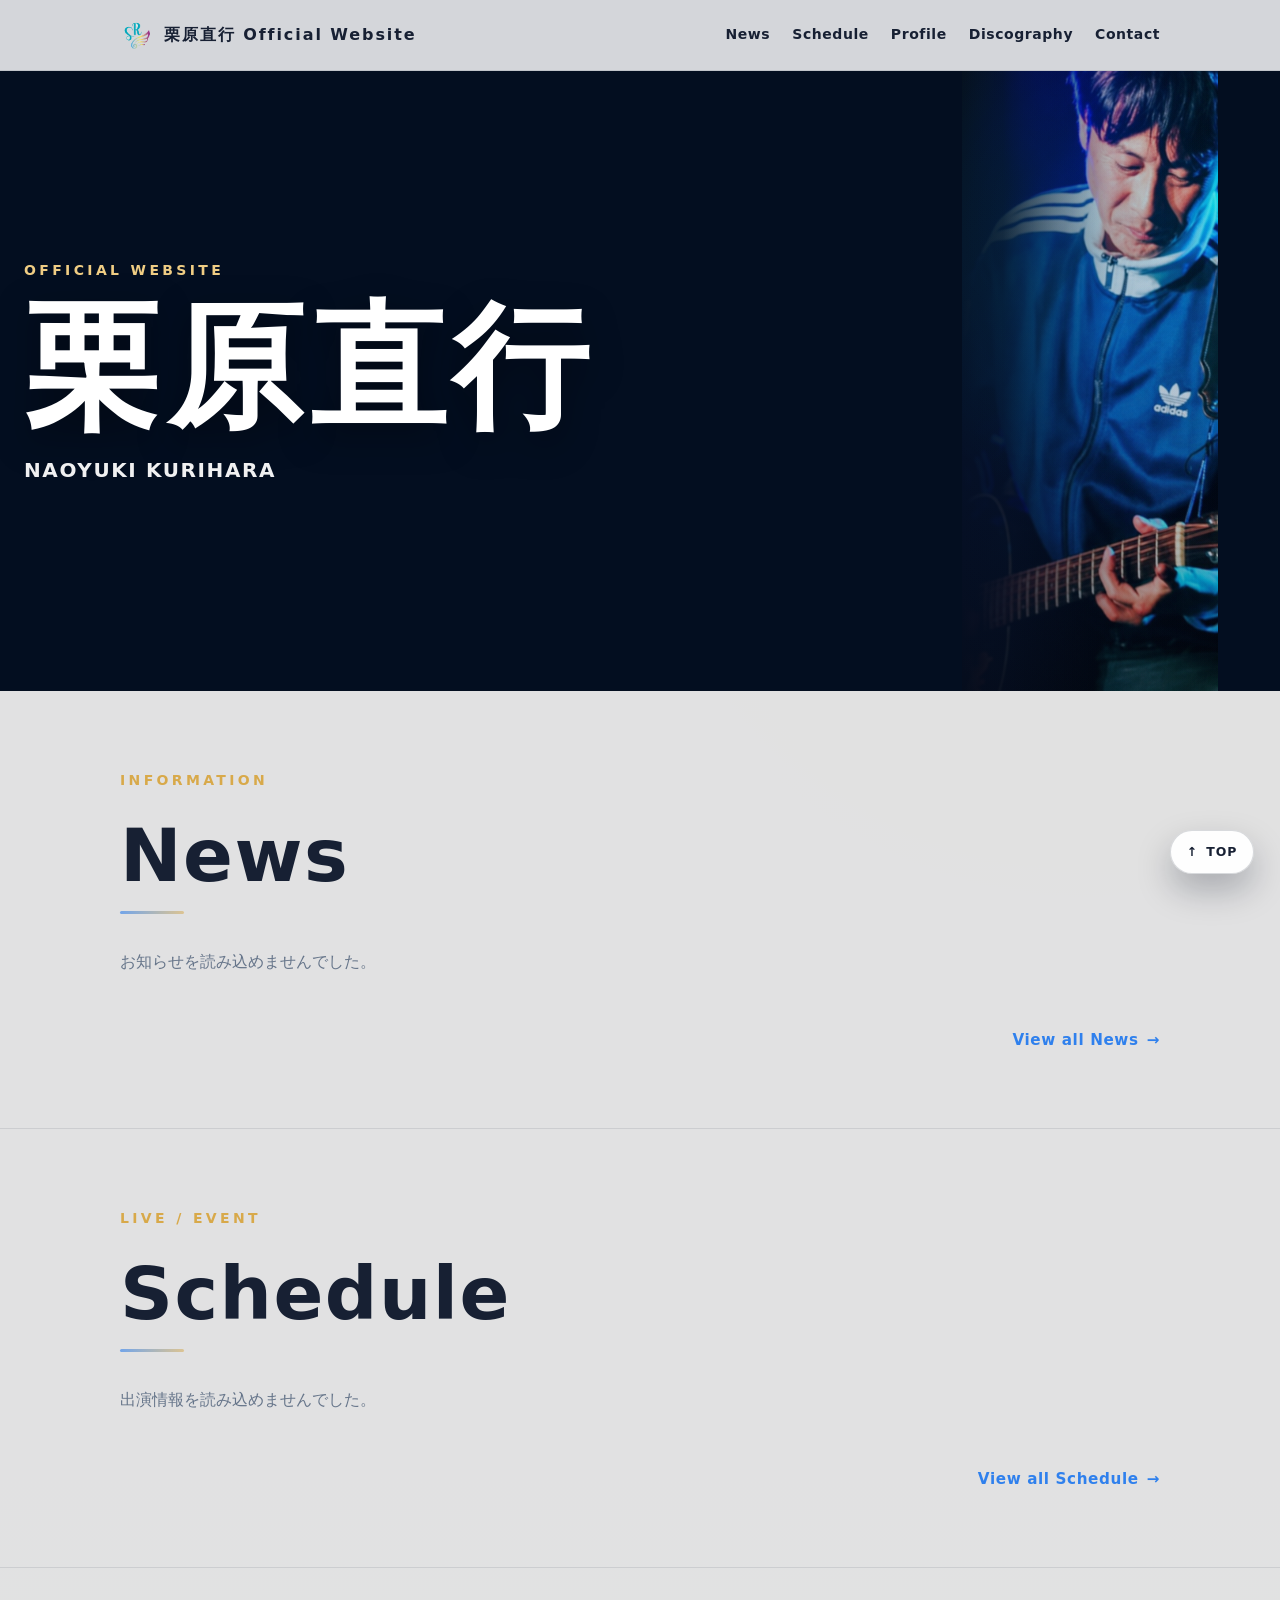
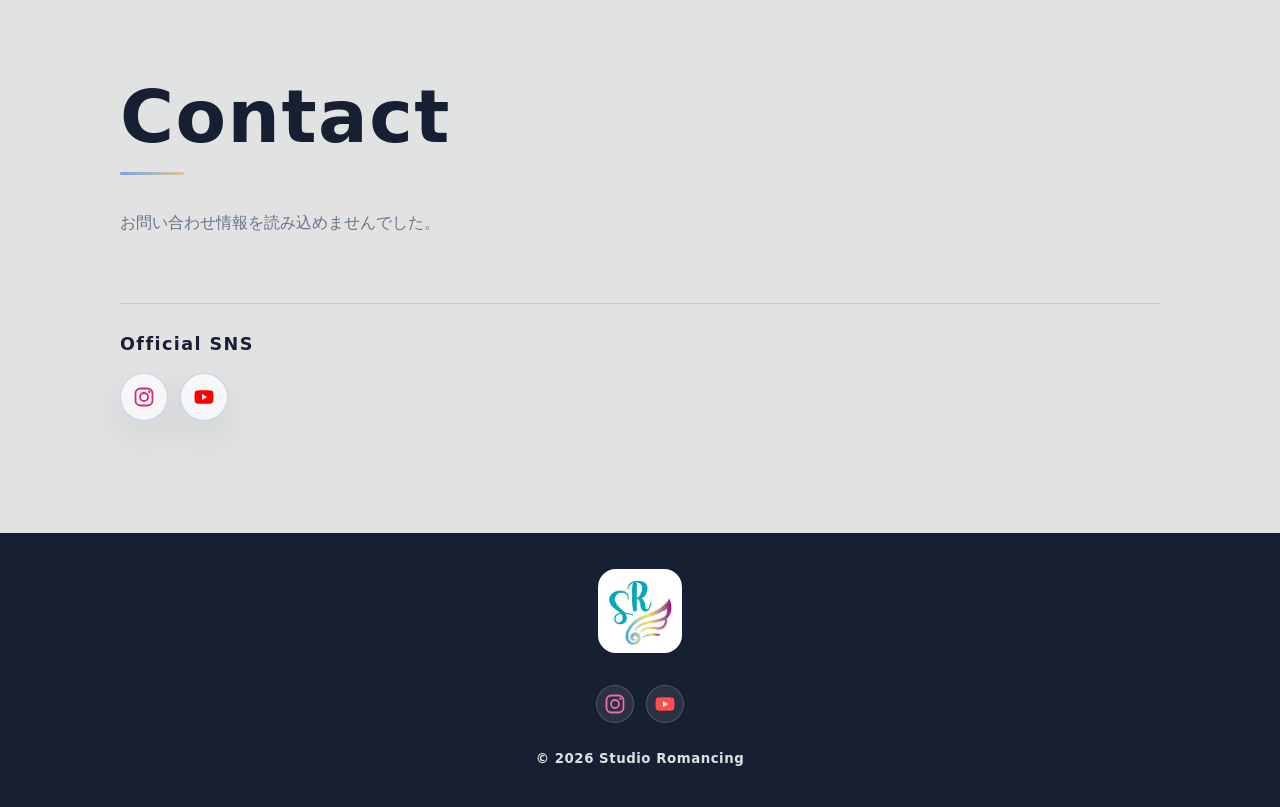
==== commit ca5e339f: "TOPのNewsとSchedule表示を調整する" ====
--- a/index.html
+++ b/index.html
@@ -10,8 +10,8 @@
       content="栗原直行のプロフィール、出演情報、お知らせ、活動実績を掲載するオフィシャルサイトです。"
     />
 
-    <link rel="stylesheet" href="styles.css?v=20260616-56" />
-    <script src="script.js?v=20260616-23" defer></script>
+    <link rel="stylesheet" href="styles.css?v=20260616-59" />
+    <script src="script.js?v=20260616-25" defer></script>
   </head>
   <body>
     <header id="top" class="site-header home-site-header">
@@ -62,6 +62,9 @@
           <div id="news-list" class="card-list" aria-live="polite">
             <p class="muted">お知らせを読み込んでいます。</p>
           </div>
+          <div class="section-action">
+            <a class="button-link" href="news.html">View all News</a>
+          </div>
         </div>
       </section>
 
@@ -73,6 +76,9 @@
           </div>
           <div id="schedule-list" class="card-list" aria-live="polite">
             <p class="muted">出演情報を読み込んでいます。</p>
+          </div>
+          <div class="section-action">
+            <a class="button-link" href="schedule.html">View all Schedule</a>
           </div>
         </div>
       </section>
--- a/styles.css
+++ b/styles.css
@@ -274,6 +274,12 @@
   background: #e0e0e0eb;
 }
 
+.home-site-header + main .news-section,
+.home-site-header + main .schedule-section {
+  padding-top: clamp(52px, 6vw, 80px);
+  padding-bottom: clamp(52px, 6vw, 80px);
+}
+
 .card-list {
   display: grid;
   gap: 18px;
@@ -1367,61 +1373,6 @@
   display: none;
 }
 
-/* Home page list scroll */
-.home-site-header + main .news-section .card-list,
-.home-site-header + main .schedule-section .card-list {
-  max-height: 460px;
-  overflow-y: auto;
-  padding-right: 10px;
-  scrollbar-gutter: stable;
-}
-
-.home-site-header + main .news-section .card-list {
-  max-height: 360px;
-}
-
-.home-site-header + main .schedule-section .card-list {
-  max-height: 520px;
-}
-
-.home-site-header + main .news-section .card-list::-webkit-scrollbar,
-.home-site-header + main .schedule-section .card-list::-webkit-scrollbar {
-  width: 8px;
-}
-
-.home-site-header + main .news-section .card-list::-webkit-scrollbar-track,
-.home-site-header + main .schedule-section .card-list::-webkit-scrollbar-track {
-  background: rgba(23, 32, 51, 0.06);
-  border-radius: 999px;
-}
-
-.home-site-header + main .news-section .card-list::-webkit-scrollbar-thumb,
-.home-site-header + main .schedule-section .card-list::-webkit-scrollbar-thumb {
-  background: rgba(23, 32, 51, 0.22);
-  border-radius: 999px;
-}
-
-.home-site-header
-  + main
-  .news-section
-  .card-list::-webkit-scrollbar-thumb:hover,
-.home-site-header
-  + main
-  .schedule-section
-  .card-list::-webkit-scrollbar-thumb:hover {
-  background: rgba(23, 32, 51, 0.34);
-}
-
-@media (max-width: 760px) {
-  .home-site-header + main .news-section .card-list {
-    max-height: 340px;
-  }
-
-  .home-site-header + main .schedule-section .card-list {
-    max-height: 460px;
-  }
-}
-
 /* Lower page hero mobile final */
 @media (max-width: 760px) {
   .site-header.page-header {
@@ -1694,3 +1645,163 @@
   transform: translateY(-1px);
 }
 
+
+/* Discography detail mobile title adjustment */
+@media (max-width: 760px) {
+  .discography-section .detail-card-body h2,
+  .discography-section .discography-detail h2,
+  .discography-section .discography-detail-title {
+    font-size: clamp(2.1rem, 10vw, 3rem);
+    line-height: 1.12;
+    letter-spacing: 0.02em;
+  }
+
+  .discography-section .detail-card-body .date,
+  .discography-section .discography-detail .date {
+    font-size: 1.1rem;
+  }
+}
+
+@media (max-width: 420px) {
+  .discography-section .detail-card-body h2,
+  .discography-section .discography-detail h2,
+  .discography-section .discography-detail-title {
+    font-size: clamp(1.9rem, 9vw, 2.55rem);
+  }
+}
+
+/* Discography streaming button adjustment */
+.discography-service-list {
+  align-items: flex-start;
+}
+
+.discography-service-link {
+  width: fit-content;
+  max-width: 100%;
+  justify-content: center;
+  gap: 10px;
+  padding-inline: 22px;
+}
+
+@media (max-width: 760px) {
+  .discography-service-link {
+    width: fit-content;
+    min-width: 0;
+    max-width: 100%;
+    padding-inline: 20px;
+  }
+}
+
+/* Schedule detail final adjustment */
+.detail-info-link {
+  color: var(--color-blue);
+  font-weight: 800;
+  text-decoration: underline;
+  text-underline-offset: 0.24em;
+}
+
+.detail-info-link:hover,
+.detail-info-link:focus-visible {
+  color: #1f6ed6;
+}
+
+.detail-action-links {
+  display: flex;
+  flex-wrap: wrap;
+  gap: 12px;
+  margin-top: 24px;
+}
+
+.detail-action-links .ticket-button {
+  display: inline-flex;
+  align-items: center;
+  justify-content: center;
+  width: fit-content;
+  min-height: 48px;
+  padding: 0 26px;
+  border: 1px solid rgba(47, 128, 237, 0.34);
+  border-radius: 999px;
+  background: linear-gradient(135deg, #2f80ed, #5a9cf8);
+  color: #ffffff;
+  font-size: 0.95rem;
+  font-weight: 900;
+  letter-spacing: 0.04em;
+  text-decoration: none;
+  box-shadow: 0 18px 34px rgba(47, 128, 237, 0.28);
+  transition:
+    transform 0.2s ease,
+    box-shadow 0.2s ease,
+    background-color 0.2s ease;
+}
+
+.detail-action-links .ticket-button::after {
+  content: "↗";
+  margin-left: 10px;
+  font-size: 0.9em;
+}
+
+.detail-action-links .ticket-button:hover,
+.detail-action-links .ticket-button:focus-visible {
+  background: linear-gradient(135deg, #1f6ed6, #4c8feb);
+  color: #ffffff;
+  box-shadow: 0 22px 42px rgba(47, 128, 237, 0.34);
+  transform: translateY(-1px);
+}
+
+@media (max-width: 760px) {
+  .detail-action-links .ticket-button {
+    width: 100%;
+  }
+}
+
+/* Home page view all links */
+.home-site-header + main .section-action {
+  display: flex;
+  justify-content: flex-end;
+  margin-top: 20px;
+}
+
+.home-site-header + main .button-link {
+  display: inline-flex;
+  align-items: center;
+  gap: 8px;
+  width: auto;
+  min-height: auto;
+  padding: 0;
+  border: 0;
+  border-radius: 0;
+  background: transparent;
+  box-shadow: none;
+  color: var(--color-blue);
+  font-size: 0.95rem;
+  font-weight: 800;
+  line-height: 1.4;
+  letter-spacing: 0.04em;
+  text-decoration: none;
+}
+
+.home-site-header + main .button-link::after {
+  content: "→";
+  transition: transform 0.2s ease;
+}
+
+.home-site-header + main .button-link:hover {
+  text-decoration: underline;
+  text-decoration-thickness: 2px;
+  text-underline-offset: 5px;
+}
+
+.home-site-header + main .button-link:hover::after {
+  transform: translateX(4px);
+}
+
+@media (max-width: 760px) {
+  .home-site-header + main .section-action {
+    justify-content: flex-start;
+    margin-top: 18px;
+  }
+
+  .home-site-header + main .button-link {
+    font-size: 1rem;
+  }
+}
